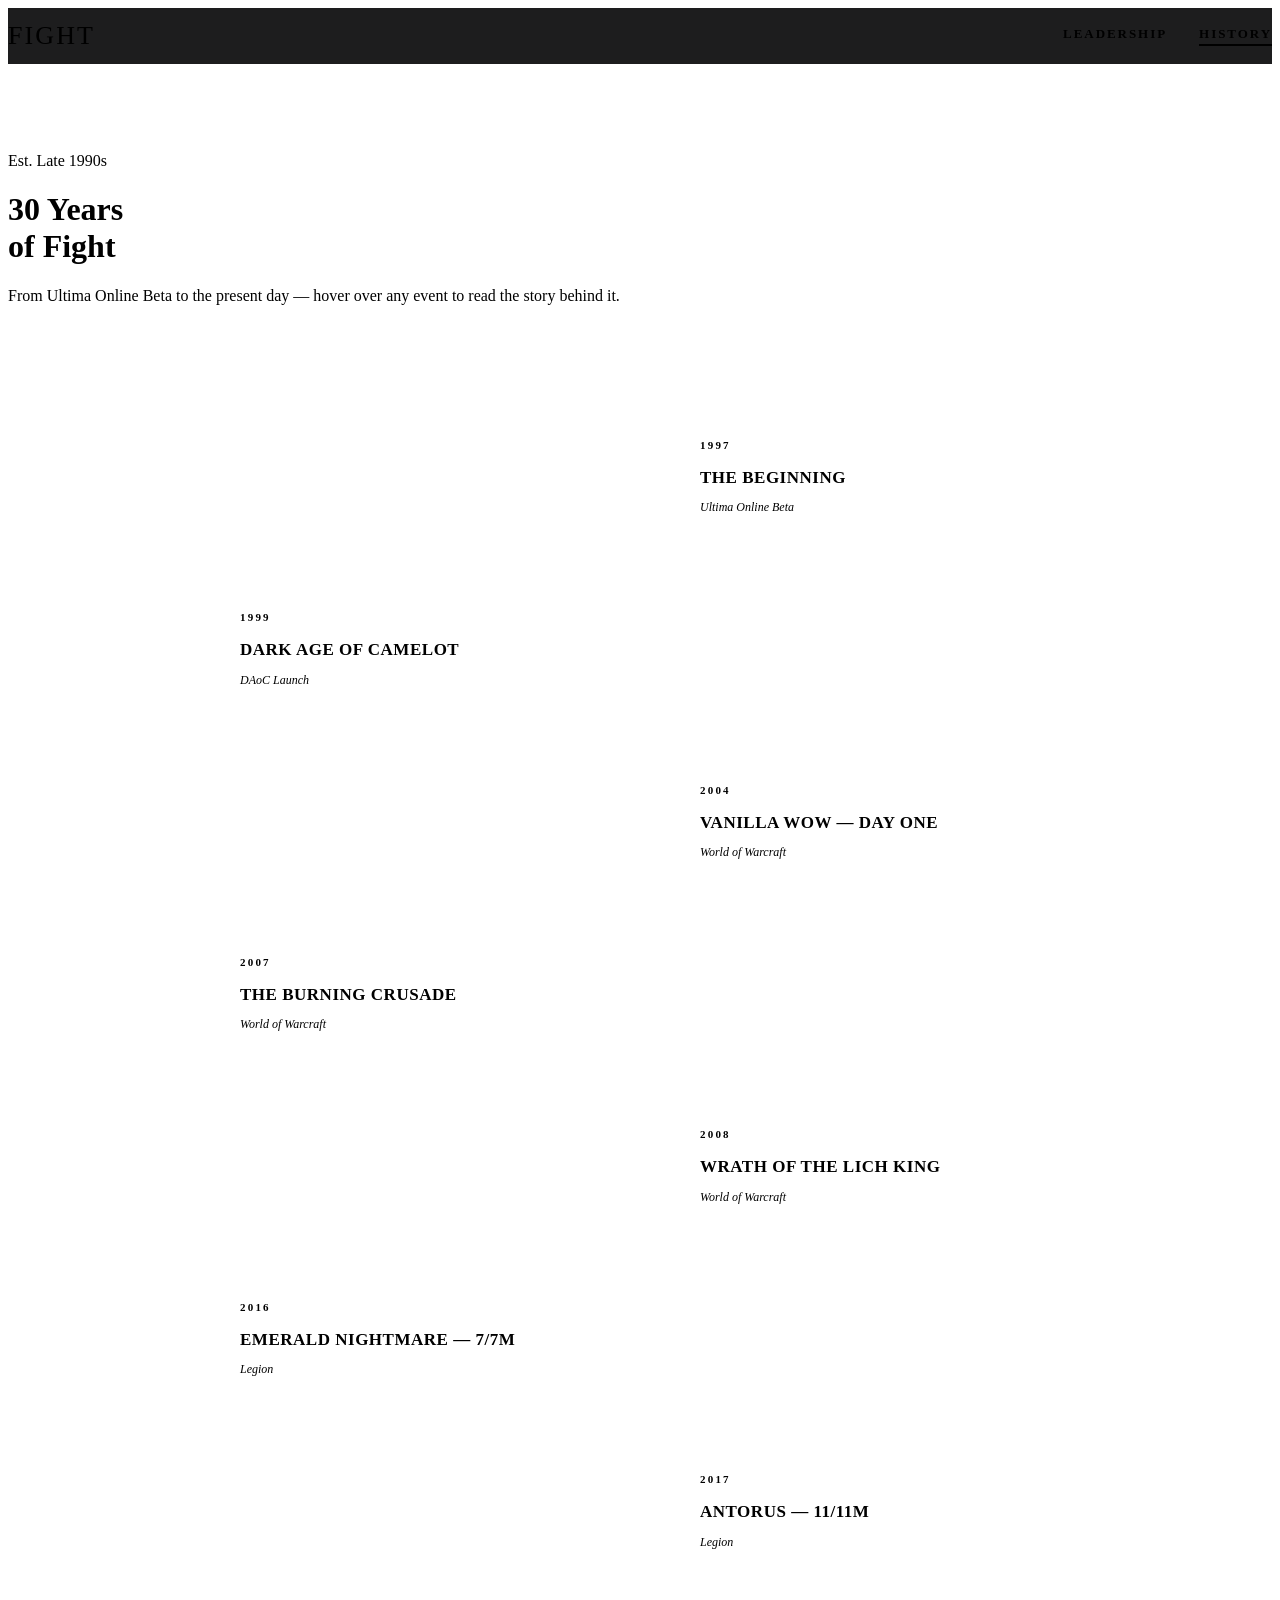
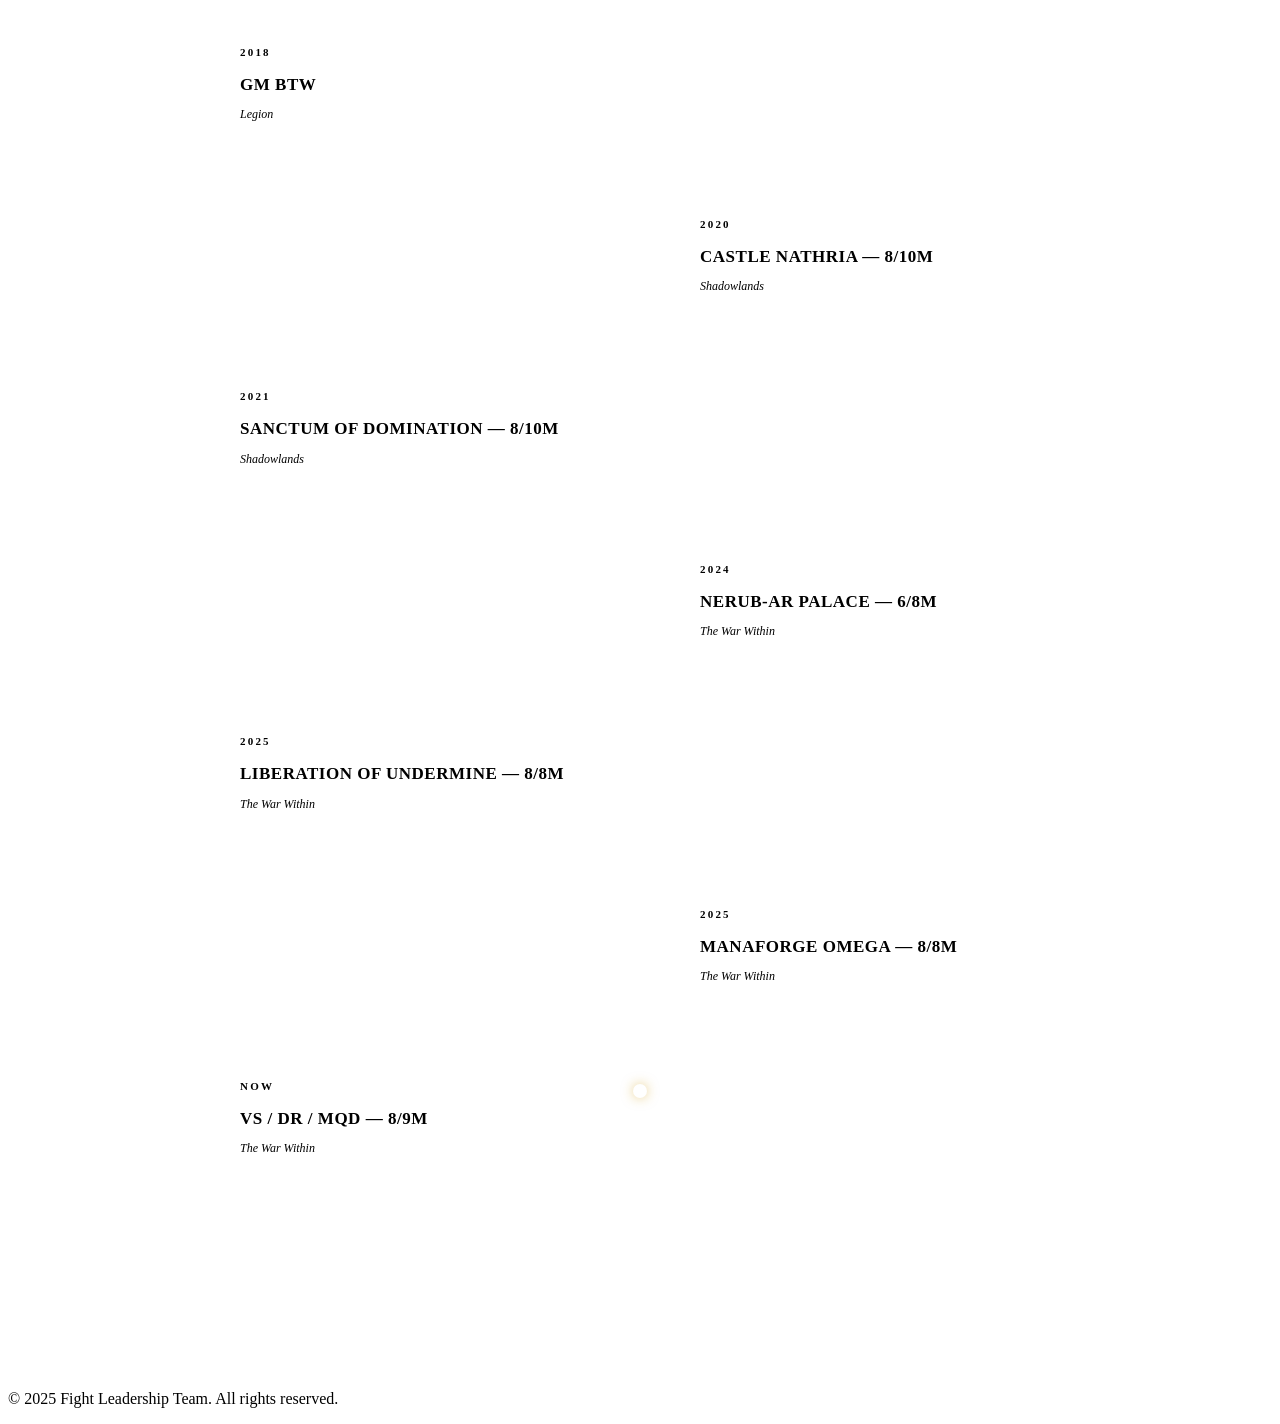
==== timeline.html @ 6e127034 "Update timeline.html" ====
<!DOCTYPE html>
<html lang="en">
<head>
  <meta charset="UTF-8" />
  <meta name="viewport" content="width=device-width, initial-scale=1.0" />
  <title>Fight Guild History</title>
  <link rel="preconnect" href="https://fonts.googleapis.com" />
  <link rel="preconnect" href="https://fonts.gstatic.com" crossorigin />
  <link href="https://fonts.googleapis.com/css2?family=Bebas+Neue&family=Inter:wght@400;500;600&family=Barlow+Condensed:wght@600;700&display=swap" rel="stylesheet" />
  <link rel="stylesheet" href="style.css" />
  <link rel="stylesheet" href="timeline.css" />
</head>
<body>

  <!-- ── NAV ── -->
  <nav class="site-nav">
    <div class="container nav-inner">
      <a href="index.html" class="nav-logo">FIGHT</a>
      <div class="nav-links">
        <a href="index.html" class="nav-link">Leadership</a>
        <a href="timeline.html" class="nav-link nav-link--active">History</a>
      </div>
    </div>
  </nav>

  <!-- ── HERO ── -->
  <header class="hero hero--timeline">
    <div class="hero-stripe"></div>
    <div class="container hero-inner">
      <p class="hero-eyebrow">Est. Late 1990s</p>
      <h1 class="hero-title">30 Years<br>of Fight</h1>
      <div class="hero-divider"></div>
      <p class="hero-blurb">
        From Ultima Online Beta to the present day — hover over any event to read the story behind it.
      </p>
    </div>
  </header>

  <!-- ── TIMELINE ── -->
  <section class="timeline-section">
    <div class="container">

      <div class="timeline">
        <div class="timeline-spine"></div>

        <!-- ✏️ EDIT: Each .timeline-event is one entry.
             - Change data-year to the year
             - Change .tl-title to the event name
             - Change .tl-game to the game/context
             - Change .tl-body to the full story (shows on hover)
             - Add or remove .timeline-event blocks as needed
             - Alternate sides automatically via CSS (odd = left, even = right) -->

        <div class="timeline-event" data-year="1997">
          <div class="tl-dot"></div>
          <div class="tl-card">
            <div class="tl-preview">
              <span class="tl-year">1997</span>
              <h3 class="tl-title">The Beginning</h3>
              <p class="tl-game">Ultima Online Beta</p>
            </div>
            <div class="tl-popup">
              <span class="tl-popup-year">1997</span>
              <h3 class="tl-popup-title">The Beginning</h3>
              <p class="tl-popup-game">Ultima Online Beta</p>
              <p class="tl-body">✏️ Add your story here. What happened? Who was there? What made this moment worth remembering after 30 years?</p>
            </div>
          </div>
        </div>

        <div class="timeline-event" data-year="1999">
          <div class="tl-dot"></div>
          <div class="tl-card">
            <div class="tl-preview">
              <span class="tl-year">1999</span>
              <h3 class="tl-title">Dark Age of Camelot</h3>
              <p class="tl-game">DAoC Launch</p>
            </div>
            <div class="tl-popup">
              <span class="tl-popup-year">1999</span>
              <h3 class="tl-popup-title">Dark Age of Camelot</h3>
              <p class="tl-popup-game">DAoC Launch</p>
              <p class="tl-body">✏️ Add your story here. The guild found a new home in DAoC — what do you remember most about this era?</p>
            </div>
          </div>
        </div>

        <div class="timeline-event" data-year="2004">
          <div class="tl-dot"></div>
          <div class="tl-card">
            <div class="tl-preview">
              <span class="tl-year">2004</span>
              <h3 class="tl-title">Vanilla WoW — Day One</h3>
              <p class="tl-game">World of Warcraft</p>
            </div>
            <div class="tl-popup">
              <span class="tl-popup-year">2004</span>
              <h3 class="tl-popup-title">Vanilla WoW — Day One</h3>
              <p class="tl-popup-game">World of Warcraft</p>
              <p class="tl-body">✏️ Add your story here. Fight planted its flag in Azeroth on launch day. Who logged in first? What server? What was the plan?</p>
            </div>
          </div>
        </div>

        <div class="timeline-event" data-year="2007">
          <div class="tl-dot"></div>
          <div class="tl-card">
            <div class="tl-preview">
              <span class="tl-year">2007</span>
              <h3 class="tl-title">The Burning Crusade</h3>
              <p class="tl-game">World of Warcraft</p>
            </div>
            <div class="tl-popup">
              <span class="tl-popup-year">2007</span>
              <h3 class="tl-popup-title">The Burning Crusade</h3>
              <p class="tl-popup-game">World of Warcraft</p>
              <p class="tl-body">✏️ Add your story here.</p>
            </div>
          </div>
        </div>

        <div class="timeline-event" data-year="2008">
          <div class="tl-dot"></div>
          <div class="tl-card">
            <div class="tl-preview">
              <span class="tl-year">2008</span>
              <h3 class="tl-title">Wrath of the Lich King</h3>
              <p class="tl-game">World of Warcraft</p>
            </div>
            <div class="tl-popup">
              <span class="tl-popup-year">2008</span>
              <h3 class="tl-popup-title">Wrath of the Lich King</h3>
              <p class="tl-popup-game">World of Warcraft</p>
              <p class="tl-body">✏️ Add your story here.</p>
            </div>
          </div>
        </div>

        <div class="timeline-event" data-year="2016">
          <div class="tl-dot"></div>
          <div class="tl-card">
            <div class="tl-preview">
              <span class="tl-year">2016</span>
              <h3 class="tl-title">Emerald Nightmare — 7/7M</h3>
              <p class="tl-game">Legion</p>
            </div>
            <div class="tl-popup">
              <span class="tl-popup-year">2016</span>
              <h3 class="tl-popup-title">Emerald Nightmare — 7/7M</h3>
              <p class="tl-popup-game">World of Warcraft: Legion</p>
              <p class="tl-body">✏️ Add your story here. Full clear of Emerald Nightmare on Mythic — what was the final boss moment like?</p>
            </div>
          </div>
        </div>

        <div class="timeline-event" data-year="2017">
          <div class="tl-dot"></div>
          <div class="tl-card">
            <div class="tl-preview">
              <span class="tl-year">2017</span>
              <h3 class="tl-title">Antorus — 11/11M</h3>
              <p class="tl-game">Legion</p>
            </div>
            <div class="tl-popup">
              <span class="tl-popup-year">2017</span>
              <h3 class="tl-popup-title">Antorus, The Burning Throne — 11/11M</h3>
              <p class="tl-popup-game">World of Warcraft: Legion</p>
              <p class="tl-body">✏️ Add your story here. A full Mythic clear of Antorus — one of the guild's biggest achievements.</p>
            </div>
          </div>
        </div>

        <div class="timeline-event" data-year="June 2018">
          <div class="tl-dot"></div>
          <div class="tl-card">
            <div class="tl-preview">
              <span class="tl-year">2018</span>
              <h3 class="tl-title">GM BTW</h3>
              <p class="tl-game">Legion</p>
            </div>
            <div class="tl-popup">
              <span class="tl-popup-year">2018</span>
              <h3 class="tl-popup-title">GM BTW</h3>
              <p class="tl-popup-game">World of Warcraft: Legion</p>
              <p class="tl-body">GM BTW</p>
<div class="tl-video">
  <iframe
    src="https://www.youtube.com/embed/Okk9pMBu1-k"
    title="Video title"
    frameborder="0"
    allowfullscreen>
  </iframe>
</div>
            </div>
          </div>
        </div>
        
        <div class="timeline-event" data-year="2020">
          <div class="tl-dot"></div>
          <div class="tl-card">
            <div class="tl-preview">
              <span class="tl-year">2020</span>
              <h3 class="tl-title">Castle Nathria — 8/10M</h3>
              <p class="tl-game">Shadowlands</p>
            </div>
            <div class="tl-popup">
              <span class="tl-popup-year">2020</span>
              <h3 class="tl-popup-title">Castle Nathria — 8/10M</h3>
              <p class="tl-popup-game">World of Warcraft: Shadowlands</p>
              <p class="tl-body">✏️ Add your story here.</p>
            </div>
          </div>
        </div>

        <div class="timeline-event" data-year="2021">
          <div class="tl-dot"></div>
          <div class="tl-card">
            <div class="tl-preview">
              <span class="tl-year">2021</span>
              <h3 class="tl-title">Sanctum of Domination — 8/10M</h3>
              <p class="tl-game">Shadowlands</p>
            </div>
            <div class="tl-popup">
              <span class="tl-popup-year">2021</span>
              <h3 class="tl-popup-title">Sanctum of Domination — 8/10M</h3>
              <p class="tl-popup-game">World of Warcraft: Shadowlands</p>
              <p class="tl-body">✏️ Add your story here.</p>
            </div>
          </div>
        </div>

        <div class="timeline-event" data-year="2024">
          <div class="tl-dot"></div>
          <div class="tl-card">
            <div class="tl-preview">
              <span class="tl-year">2024</span>
              <h3 class="tl-title">Nerub-ar Palace — 6/8M</h3>
              <p class="tl-game">The War Within</p>
            </div>
            <div class="tl-popup">
              <span class="tl-popup-year">2024</span>
              <h3 class="tl-popup-title">Nerub-ar Palace — 6/8M</h3>
              <p class="tl-popup-game">World of Warcraft: The War Within</p>
              <p class="tl-body">✏️ Add your story here.</p>
            </div>
          </div>
        </div>

        <div class="timeline-event" data-year="2025">
          <div class="tl-dot"></div>
          <div class="tl-card">
            <div class="tl-preview">
              <span class="tl-year">2025</span>
              <h3 class="tl-title">Liberation of Undermine — 8/8M</h3>
              <p class="tl-game">The War Within</p>
            </div>
            <div class="tl-popup">
              <span class="tl-popup-year">2025</span>
              <h3 class="tl-popup-title">Liberation of Undermine — 8/8M</h3>
              <p class="tl-popup-game">World of Warcraft: The War Within</p>
              <p class="tl-body">✏️ Add your story here. Full Mythic clear — what was the kill shot moment?</p>
            </div>
          </div>
        </div>

        <div class="timeline-event" data-year="2025">
          <div class="tl-dot"></div>
          <div class="tl-card">
            <div class="tl-preview">
              <span class="tl-year">2025</span>
              <h3 class="tl-title">Manaforge Omega — 8/8M</h3>
              <p class="tl-game">The War Within</p>
            </div>
            <div class="tl-popup">
              <span class="tl-popup-year">2025</span>
              <h3 class="tl-popup-title">Manaforge Omega — 8/8M</h3>
              <p class="tl-popup-game">World of Warcraft: The War Within</p>
              <p class="tl-body">✏️ Add your story here.</p>
            </div>
          </div>
        </div>

        <div class="timeline-event" data-year="2026">
          <div class="tl-dot tl-dot--current"></div>
          <div class="tl-card tl-card--current">
            <div class="tl-preview">
              <span class="tl-year">NOW</span>
              <h3 class="tl-title">VS / DR / MQD — 8/9M</h3>
              <p class="tl-game">The War Within</p>
            </div>
            <div class="tl-popup">
              <span class="tl-popup-year">Present</span>
              <h3 class="tl-popup-title">VS / DR / MQD — 8/9M</h3>
              <p class="tl-popup-game">World of Warcraft: The War Within</p>
              <p class="tl-body">✏️ The story is still being written. Add your notes here as progress continues.</p>
            </div>
          </div>
        </div>

      </div>
    </div>
  </section>

  <!-- ── FOOTER ── -->
  <footer class="site-footer">
    <div class="container">
      <p class="footer-text">© 2025 Fight Leadership Team. All rights reserved.</p>
    </div>
  </footer>

  <script src="script.js"></script>
</body>
</html>
---- timeline.css ----
/* ─────────────────────────────────────────
   NAVIGATION (shared across both pages)
───────────────────────────────────────── */
.site-nav {
  position: sticky;
  top: 0;
  z-index: 100;
  background: rgba(10, 10, 11, 0.92);
  backdrop-filter: blur(12px);
  border-bottom: 1px solid var(--border);
}

.nav-inner {
  display: flex;
  align-items: center;
  justify-content: space-between;
  height: 56px;
}

.nav-logo {
  font-family: var(--font-display);
  font-size: 26px;
  letter-spacing: 0.08em;
  color: var(--gold);
  text-decoration: none;
}

.nav-links {
  display: flex;
  gap: 32px;
}

.nav-link {
  font-family: var(--font-heading);
  font-size: 13px;
  font-weight: 600;
  letter-spacing: 0.15em;
  text-transform: uppercase;
  color: var(--text-secondary);
  text-decoration: none;
  padding-bottom: 2px;
  border-bottom: 2px solid transparent;
  transition: color 0.2s, border-color 0.2s;
}

.nav-link:hover {
  color: var(--text-primary);
}

.nav-link--active {
  color: var(--text-primary);
  border-bottom-color: var(--gold);
}

/* ─────────────────────────────────────────
   TIMELINE HERO VARIANT
───────────────────────────────────────── */
.hero--timeline {
  padding-top: 72px;
}

/* ─────────────────────────────────────────
   TIMELINE SECTION
───────────────────────────────────────── */
.timeline-section {
  padding: 80px 0 120px;
  background: var(--black);
}

/* ─────────────────────────────────────────
   TIMELINE SPINE + LAYOUT
───────────────────────────────────────── */
.timeline {
  position: relative;
  padding: 20px 0;
}

.timeline-spine {
  position: absolute;
  left: 50%;
  top: 0;
  bottom: 0;
  width: 2px;
  transform: translateX(-50%);
  background: linear-gradient(
    to bottom,
    transparent,
    var(--blue) 8%,
    var(--border) 15%,
    var(--border) 85%,
    var(--gold) 92%,
    transparent
  );
}

/* ─────────────────────────────────────────
   TIMELINE EVENT
───────────────────────────────────────── */
.timeline-event {
  position: relative;
  display: flex;
  justify-content: flex-end;
  padding-right: calc(50% + 40px);
  margin-bottom: 48px;
}

/* Even events go on the right side */
.timeline-event:nth-child(even) {
  justify-content: flex-start;
  padding-right: 0;
  padding-left: calc(50% + 40px);
}

/* ─────────────────────────────────────────
   DOT
───────────────────────────────────────── */
.tl-dot {
  position: absolute;
  left: 50%;
  top: 22px;
  transform: translateX(-50%);
  width: 14px;
  height: 14px;
  border-radius: 50%;
  background: var(--dark-card);
  border: 2px solid var(--border);
  z-index: 2;
  transition: border-color 0.2s, background 0.2s;
}

.tl-dot--current {
  background: var(--gold);
  border-color: var(--gold);
  box-shadow: 0 0 12px rgba(212, 160, 23, 0.5);
}

.timeline-event:hover .tl-dot {
  border-color: var(--gold);
  background: var(--gold);
}

/* ─────────────────────────────────────────
   CARD (preview state)
───────────────────────────────────────── */
.tl-card {
  position: relative;
  width: 100%;
  max-width: 380px;
  background: var(--dark-card);
  border: 1px solid var(--border);
  border-radius: var(--radius);
  cursor: pointer;
  transition: border-color 0.2s;
  overflow: visible;
}

.tl-card--current {
  border-color: rgba(212, 160, 23, 0.4);
}

.tl-card:hover {
  border-color: var(--gold);
}

.tl-preview {
  padding: 18px 20px;
}

.tl-year {
  font-family: var(--font-heading);
  font-size: 11px;
  font-weight: 700;
  letter-spacing: 0.2em;
  text-transform: uppercase;
  color: var(--gold);
  display: block;
  margin-bottom: 6px;
}

.tl-title {
  font-family: var(--font-heading);
  font-size: 17px;
  font-weight: 700;
  letter-spacing: 0.03em;
  text-transform: uppercase;
  color: var(--text-primary);
  margin-bottom: 4px;
  line-height: 1.2;
}

.tl-game {
  font-size: 12px;
  color: var(--text-muted);
  font-style: italic;
}

/* ─────────────────────────────────────────
   POPUP (hover state)
   Left-side cards: popup opens to the RIGHT
   Right-side cards: popup opens to the LEFT
───────────────────────────────────────── */
.tl-popup {
  position: absolute;
  top: 0;
  left: calc(100% + 16px);   /* default: left-side card → popup goes right */
  width: 300px;
  background: var(--dark);
  border: 1px solid var(--gold);
  border-radius: var(--radius);
  padding: 20px 22px;
  opacity: 0;
  pointer-events: none;
  transform: translateX(-8px);
  transition: opacity 0.2s ease, transform 0.2s ease;
  z-index: 50;
  box-shadow: 0 8px 32px rgba(0, 0, 0, 0.6);
}

/* Right-side cards: popup opens to the LEFT */
.timeline-event:nth-child(even) .tl-popup {
  left: auto;
  right: calc(100% + 16px);
  transform: translateX(8px);
}

.tl-card:hover .tl-popup {
  opacity: 1;
  pointer-events: auto;
  transform: translateX(0);
}

.tl-popup-year {
  font-family: var(--font-heading);
  font-size: 11px;
  font-weight: 700;
  letter-spacing: 0.2em;
  text-transform: uppercase;
  color: var(--gold);
  display: block;
  margin-bottom: 6px;
}

.tl-popup-title {
  font-family: var(--font-heading);
  font-size: 16px;
  font-weight: 700;
  letter-spacing: 0.03em;
  text-transform: uppercase;
  color: var(--text-primary);
  margin-bottom: 4px;
  line-height: 1.2;
}

.tl-popup-game {
  font-size: 12px;
  color: var(--blue-light);
  font-style: italic;
  margin-bottom: 12px;
}

.tl-body {
  font-size: 14px;
  color: var(--text-secondary);
  line-height: 1.7;
}

/* ─────────────────────────────────────────
   RESPONSIVE — collapse to single column
───────────────────────────────────────── */
@media (max-width: 760px) {
  .timeline-spine {
    left: 20px;
  }

  .timeline-event,
  .timeline-event:nth-child(even) {
    justify-content: flex-start;
    padding-left: 52px;
    padding-right: 0;
  }

  .tl-dot {
    left: 20px;
  }

  .tl-card {
    max-width: 100%;
  }

  /* On mobile, popup opens below the card instead */
  .tl-popup,
  .timeline-event:nth-child(even) .tl-popup {
    position: static;
    width: 100%;
    opacity: 1;
    pointer-events: auto;
    transform: none;
    display: none;
    margin-top: 8px;
    box-shadow: none;
  }

  .tl-card:hover .tl-popup {
    display: block;
  }
}
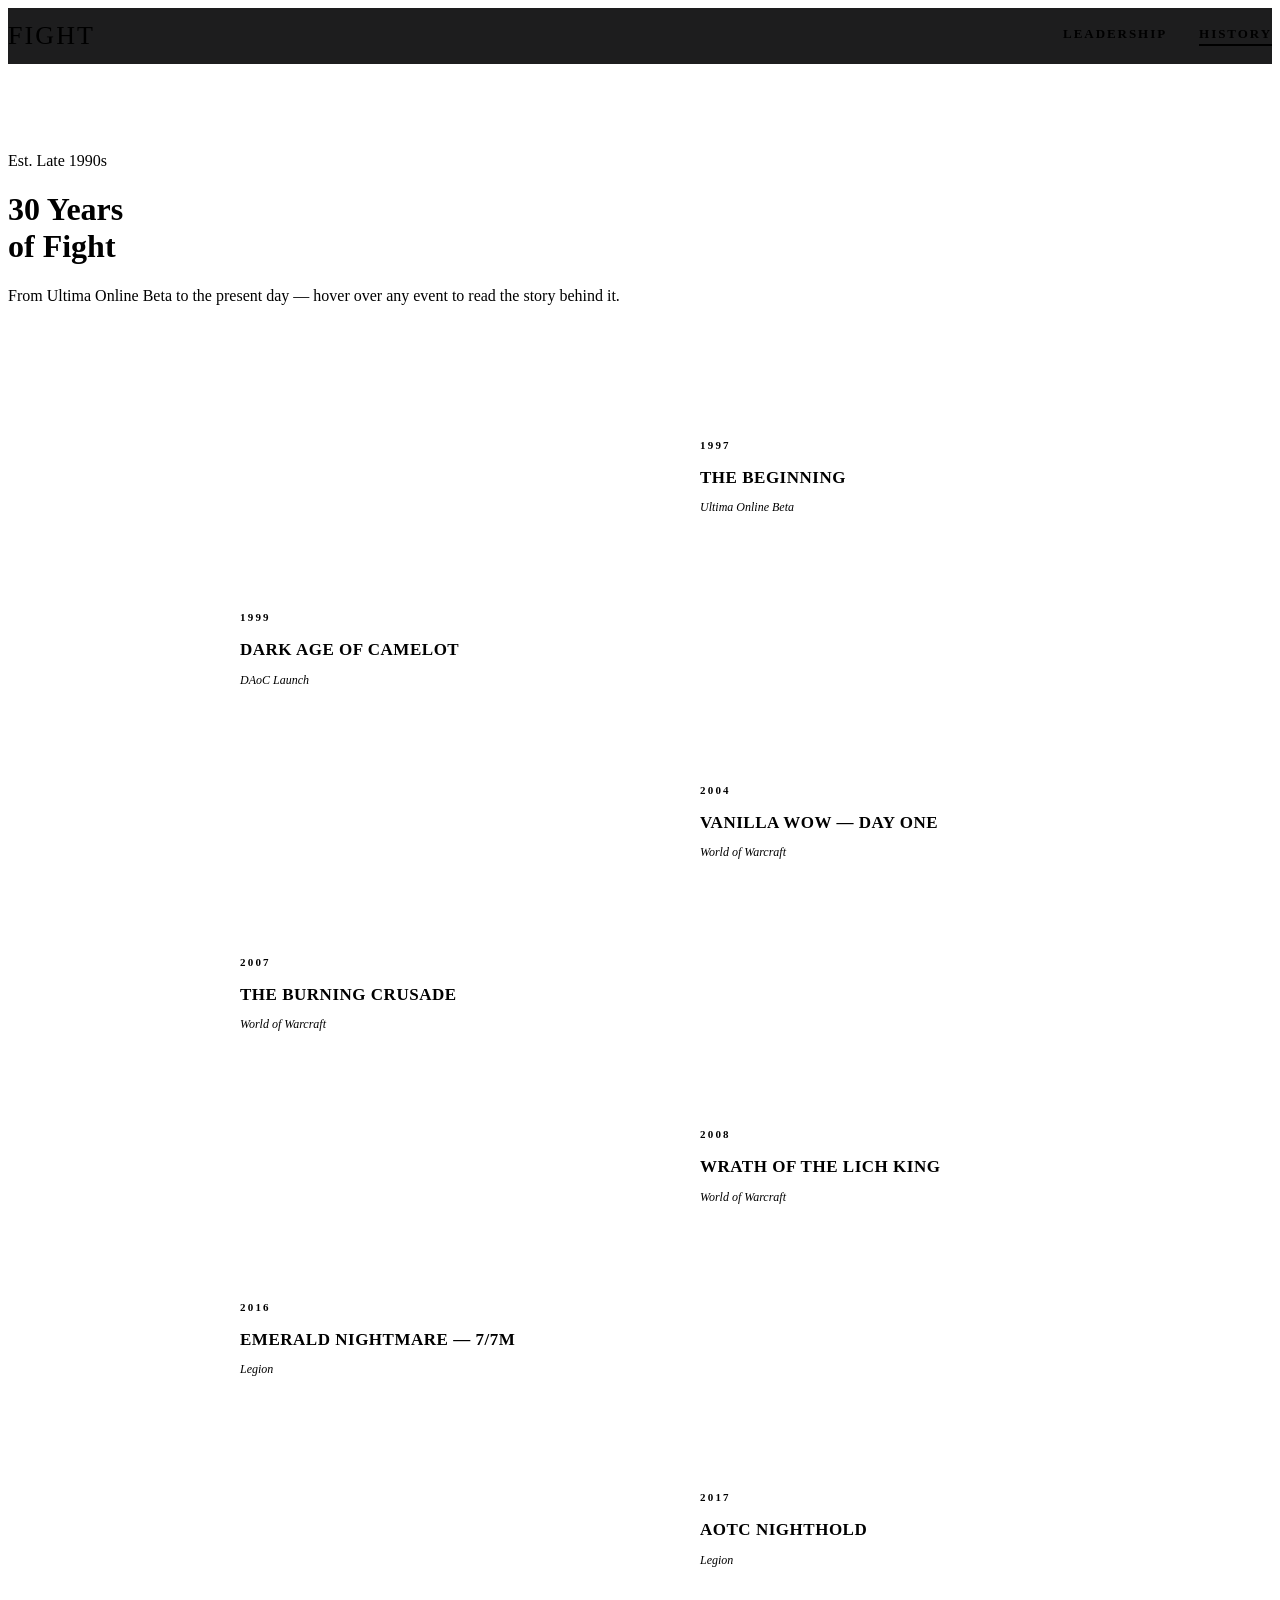
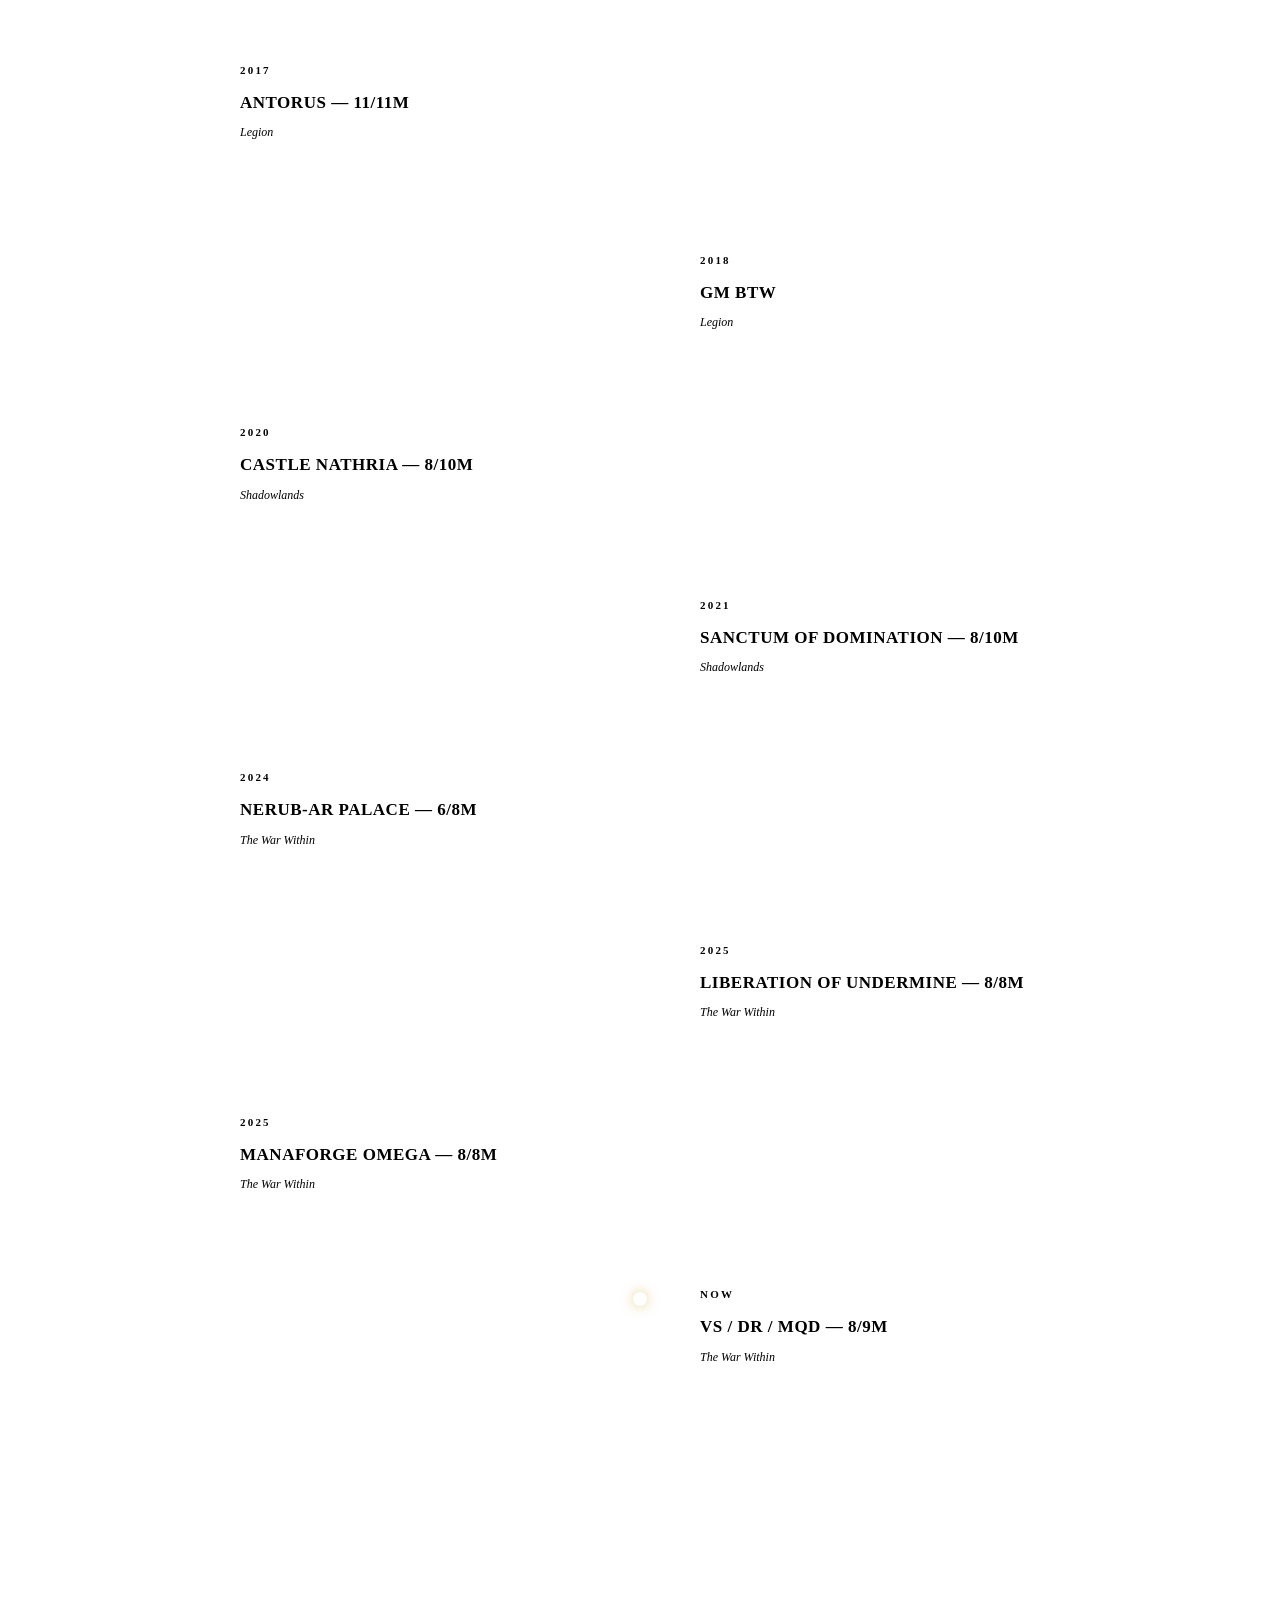
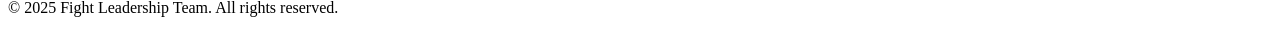
==== commit 3c683c93: "Update timeline.html" ====
--- a/timeline.html
+++ b/timeline.html
@@ -39,17 +39,8 @@
   <!-- ── TIMELINE ── -->
   <section class="timeline-section">
     <div class="container">
-
       <div class="timeline">
         <div class="timeline-spine"></div>
-
-        <!-- ✏️ EDIT: Each .timeline-event is one entry.
-             - Change data-year to the year
-             - Change .tl-title to the event name
-             - Change .tl-game to the game/context
-             - Change .tl-body to the full story (shows on hover)
-             - Add or remove .timeline-event blocks as needed
-             - Alternate sides automatically via CSS (odd = left, even = right) -->
 
         <div class="timeline-event" data-year="1997">
           <div class="tl-dot"></div>
@@ -63,7 +54,7 @@
               <span class="tl-popup-year">1997</span>
               <h3 class="tl-popup-title">The Beginning</h3>
               <p class="tl-popup-game">Ultima Online Beta</p>
-              <p class="tl-body">✏️ Add your story here. What happened? Who was there? What made this moment worth remembering after 30 years?</p>
+              <p class="tl-body">The Fuck Heads were Born</p>
             </div>
           </div>
         </div>
@@ -80,7 +71,7 @@
               <span class="tl-popup-year">1999</span>
               <h3 class="tl-popup-title">Dark Age of Camelot</h3>
               <p class="tl-popup-game">DAoC Launch</p>
-              <p class="tl-body">✏️ Add your story here. The guild found a new home in DAoC — what do you remember most about this era?</p>
+              <p class="tl-body">The guild found a new home in DAoC</p>
             </div>
           </div>
         </div>
@@ -97,7 +88,7 @@
               <span class="tl-popup-year">2004</span>
               <h3 class="tl-popup-title">Vanilla WoW — Day One</h3>
               <p class="tl-popup-game">World of Warcraft</p>
-              <p class="tl-body">✏️ Add your story here. Fight planted its flag in Azeroth on launch day. Who logged in first? What server? What was the plan?</p>
+              <p class="tl-body">Fight planted its flag in Azeroth on launch day.</p>
             </div>
           </div>
         </div>
@@ -114,7 +105,7 @@
               <span class="tl-popup-year">2007</span>
               <h3 class="tl-popup-title">The Burning Crusade</h3>
               <p class="tl-popup-game">World of Warcraft</p>
-              <p class="tl-body">✏️ Add your story here.</p>
+              <p class="tl-body">Wang got grounded a lot</p>
             </div>
           </div>
         </div>
@@ -131,7 +122,7 @@
               <span class="tl-popup-year">2008</span>
               <h3 class="tl-popup-title">Wrath of the Lich King</h3>
               <p class="tl-popup-game">World of Warcraft</p>
-              <p class="tl-body">✏️ Add your story here.</p>
+              <p class="tl-body">Vil's still using the gold he made from back then</p>
             </div>
           </div>
         </div>
@@ -148,11 +139,29 @@
               <span class="tl-popup-year">2016</span>
               <h3 class="tl-popup-title">Emerald Nightmare — 7/7M</h3>
               <p class="tl-popup-game">World of Warcraft: Legion</p>
-              <p class="tl-body">✏️ Add your story here. Full clear of Emerald Nightmare on Mythic — what was the final boss moment like?</p>
-            </div>
-          </div>
-        </div>
-
+              <p class="tl-body">The guild almost didn't make it, until we did.</p>
+            </div>
+          </div>
+        </div>
+
+<div class="timeline-event" data-year="Feb 2017" data-thumb="https://i.imgur.com/Mil0u6y.png">
+  <div class="tl-dot"></div>
+  <div class="tl-card">
+    <div class="tl-preview">
+      <span class="tl-year">2017</span>
+      <h3 class="tl-title">AOTC Nighthold</h3>
+      <p class="tl-game">Legion</p>
+    </div>
+    <div class="tl-popup">
+      <span class="tl-popup-year">Feb 2017</span>
+      <h3 class="tl-popup-title">AOTC Nighthold</h3>
+      <p class="tl-popup-game">World of Warcraft: Legion</p>
+      <p class="tl-body">We killed the boss.</p>
+      <img src="https://i.imgur.com/Mil0u6y.png" alt="AOTC Nighthold" style="width:100%; border-radius:3px; margin-top:10px;" />
+    </div>
+  </div>
+</div>
+        
         <div class="timeline-event" data-year="2017">
           <div class="tl-dot"></div>
           <div class="tl-card">
@@ -165,12 +174,12 @@
               <span class="tl-popup-year">2017</span>
               <h3 class="tl-popup-title">Antorus, The Burning Throne — 11/11M</h3>
               <p class="tl-popup-game">World of Warcraft: Legion</p>
-              <p class="tl-body">✏️ Add your story here. A full Mythic clear of Antorus — one of the guild's biggest achievements.</p>
-            </div>
-          </div>
-        </div>
-
-        <div class="timeline-event" data-year="June 2018">
+              <p class="tl-body">A full Mythic clear of Antorus — one of the guild's biggest achievements.</p>
+            </div>
+          </div>
+        </div>
+
+        <div class="timeline-event" data-year="2018" data-thumb="https://img.youtube.com/vi/Okk9pMBu1-k/hqdefault.jpg">
           <div class="tl-dot"></div>
           <div class="tl-card">
             <div class="tl-preview">
@@ -183,18 +192,18 @@
               <h3 class="tl-popup-title">GM BTW</h3>
               <p class="tl-popup-game">World of Warcraft: Legion</p>
               <p class="tl-body">GM BTW</p>
-<div class="tl-video">
-  <iframe
-    src="https://www.youtube.com/embed/Okk9pMBu1-k"
-    title="Video title"
-    frameborder="0"
-    allowfullscreen>
-  </iframe>
-</div>
-            </div>
-          </div>
-        </div>
-        
+              <div class="tl-video">
+                <iframe
+                  src="https://www.youtube.com/embed/Okk9pMBu1-k"
+                  title="GM BTW"
+                  frameborder="0"
+                  allowfullscreen>
+                </iframe>
+              </div>
+            </div>
+          </div>
+        </div>
+
         <div class="timeline-event" data-year="2020">
           <div class="tl-dot"></div>
           <div class="tl-card">
@@ -258,7 +267,7 @@
               <span class="tl-popup-year">2025</span>
               <h3 class="tl-popup-title">Liberation of Undermine — 8/8M</h3>
               <p class="tl-popup-game">World of Warcraft: The War Within</p>
-              <p class="tl-body">✏️ Add your story here. Full Mythic clear — what was the kill shot moment?</p>
+              <p class="tl-body">Full Mythic clear — what was the kill shot moment?</p>
             </div>
           </div>
         </div>
@@ -275,7 +284,7 @@
               <span class="tl-popup-year">2025</span>
               <h3 class="tl-popup-title">Manaforge Omega — 8/8M</h3>
               <p class="tl-popup-game">World of Warcraft: The War Within</p>
-              <p class="tl-body">✏️ Add your story here.</p>
+              <p class="tl-body">Sean Paul</p>
             </div>
           </div>
         </div>
@@ -292,7 +301,7 @@
               <span class="tl-popup-year">Present</span>
               <h3 class="tl-popup-title">VS / DR / MQD — 8/9M</h3>
               <p class="tl-popup-game">World of Warcraft: The War Within</p>
-              <p class="tl-body">✏️ The story is still being written. Add your notes here as progress continues.</p>
+              <p class="tl-body">The story is still being written.</p>
             </div>
           </div>
         </div>
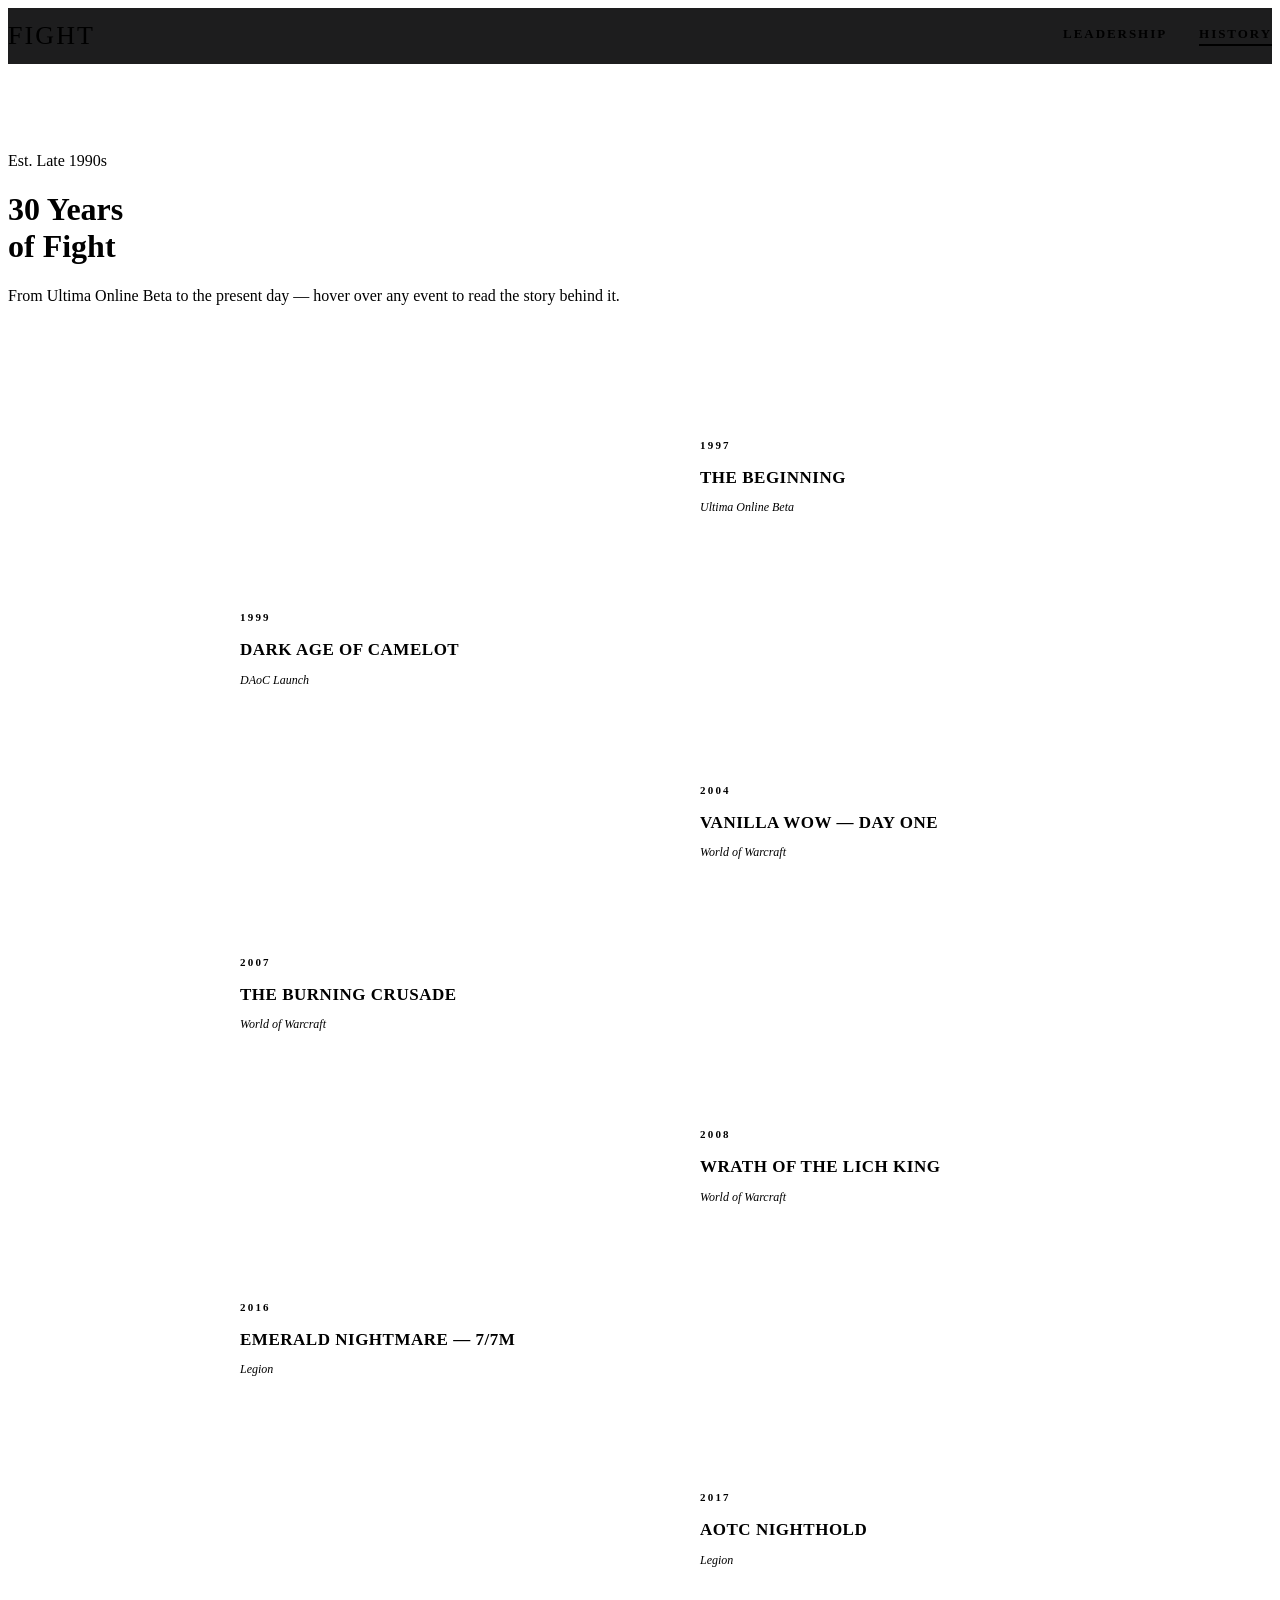
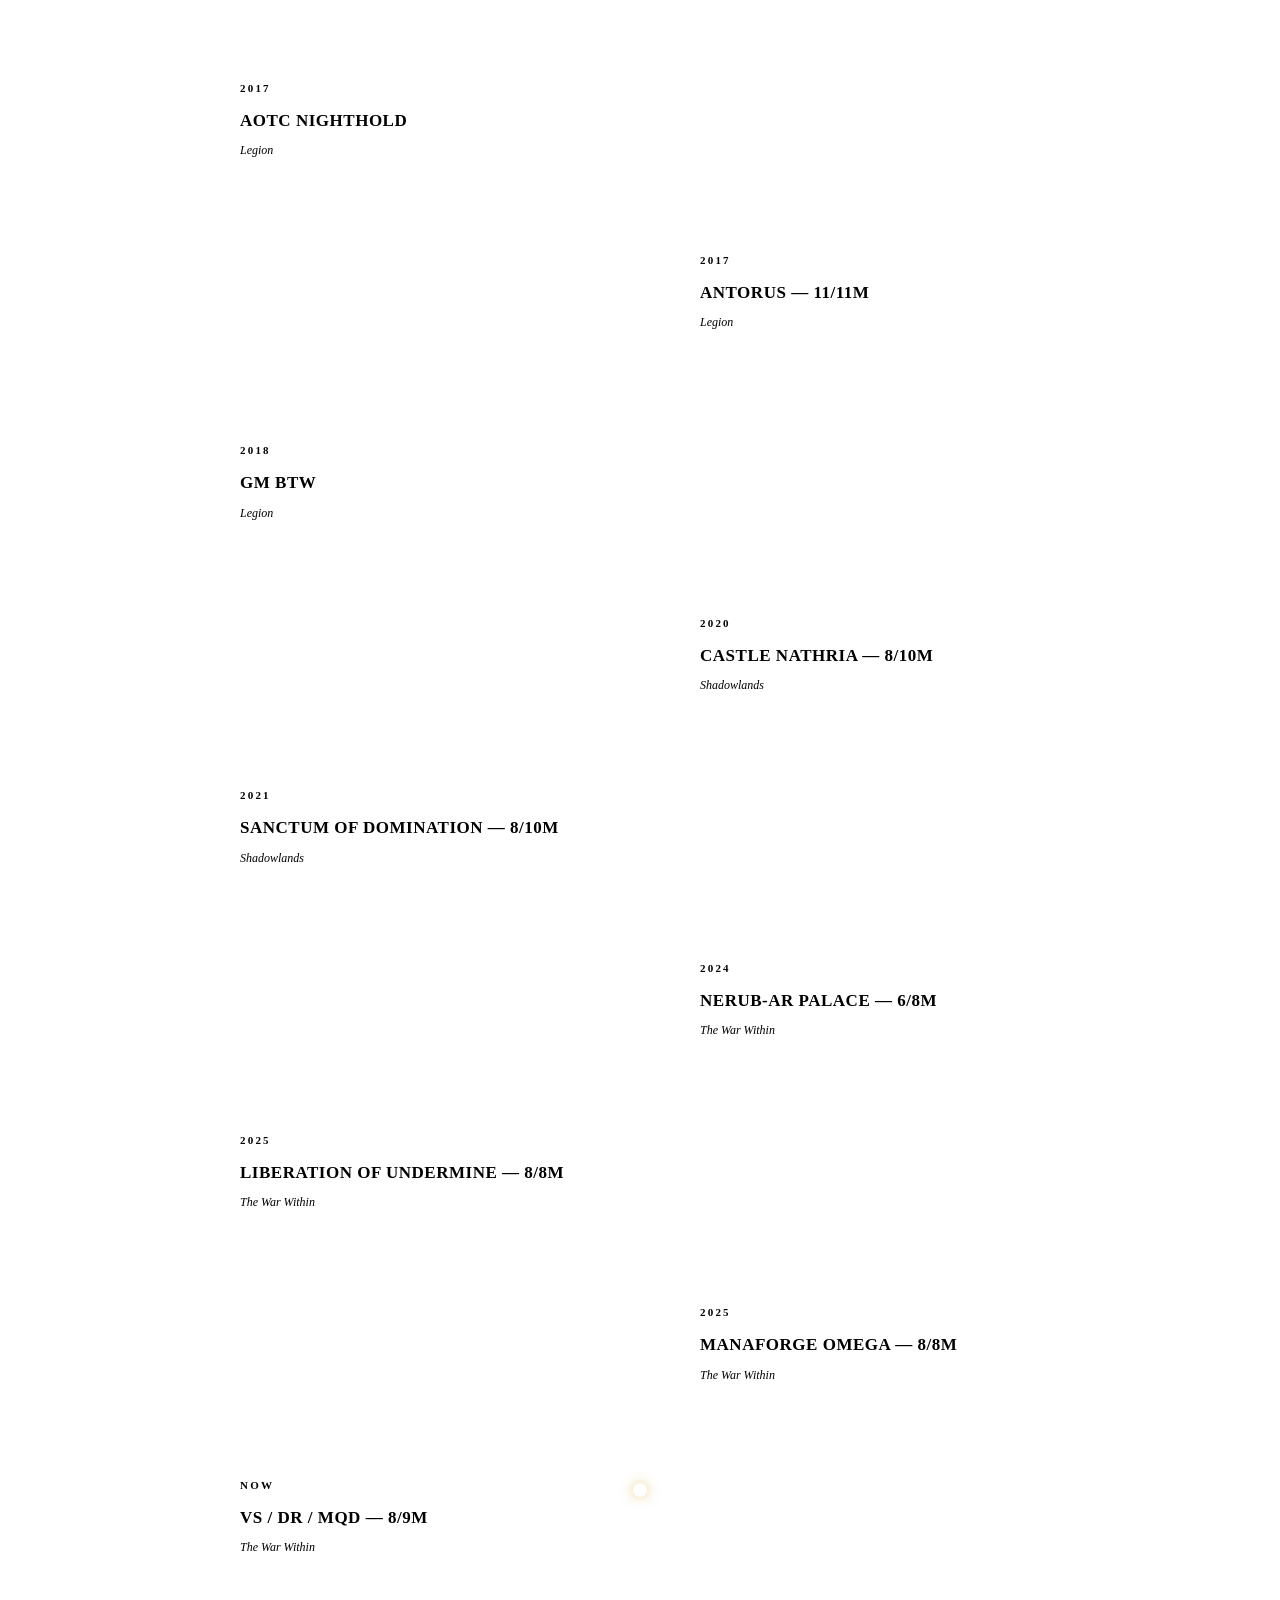
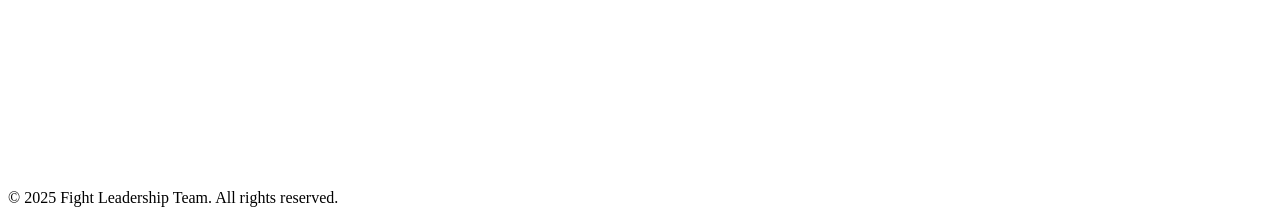
==== commit 29b55781: "Add AOTC Nighthold event to timeline Added new timeline event for AOTC Nighthold in February 2017." ====
--- a/timeline.html
+++ b/timeline.html
@@ -154,6 +154,24 @@
     </div>
     <div class="tl-popup">
       <span class="tl-popup-year">Feb 2017</span>
+      <h3 class="tl-popup-title">Mythic Nighthold!</h3>
+      <p class="tl-popup-game">World of Warcraft: Legion</p>
+      <p class="tl-body">We killed more bosses!</p>
+      <img src="https://i.imgur.com/nogyIti.png" alt="AOTC Nighthold" style="width:100%; border-radius:3px; margin-top:10px;" />
+    </div>
+  </div>
+</div>
+
+        <div class="timeline-event" data-year="Feb 2017" data-thumb="https://i.imgur.com/Mil0u6y.png">
+  <div class="tl-dot"></div>
+  <div class="tl-card">
+    <div class="tl-preview">
+      <span class="tl-year">2017</span>
+      <h3 class="tl-title">AOTC Nighthold</h3>
+      <p class="tl-game">Legion</p>
+    </div>
+    <div class="tl-popup">
+      <span class="tl-popup-year">Feb 2017</span>
       <h3 class="tl-popup-title">AOTC Nighthold</h3>
       <p class="tl-popup-game">World of Warcraft: Legion</p>
       <p class="tl-body">We killed the boss.</p>
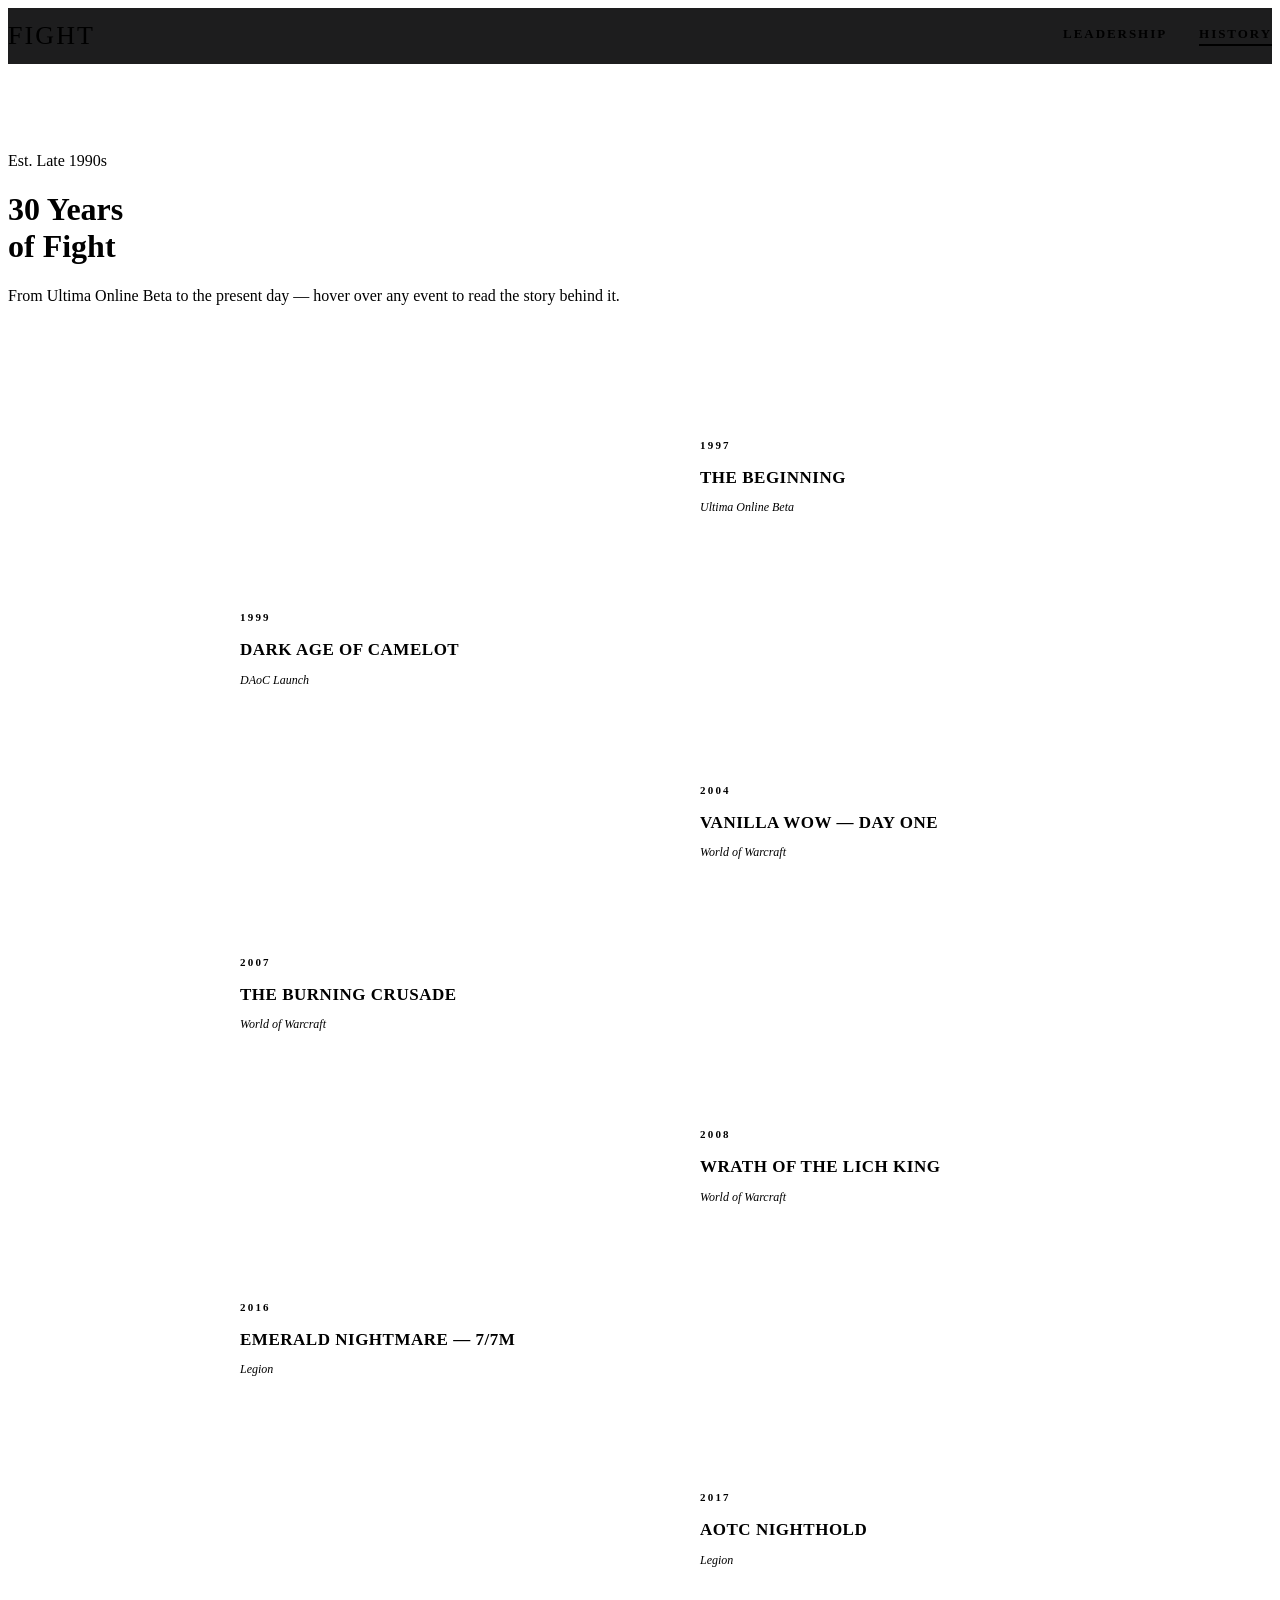
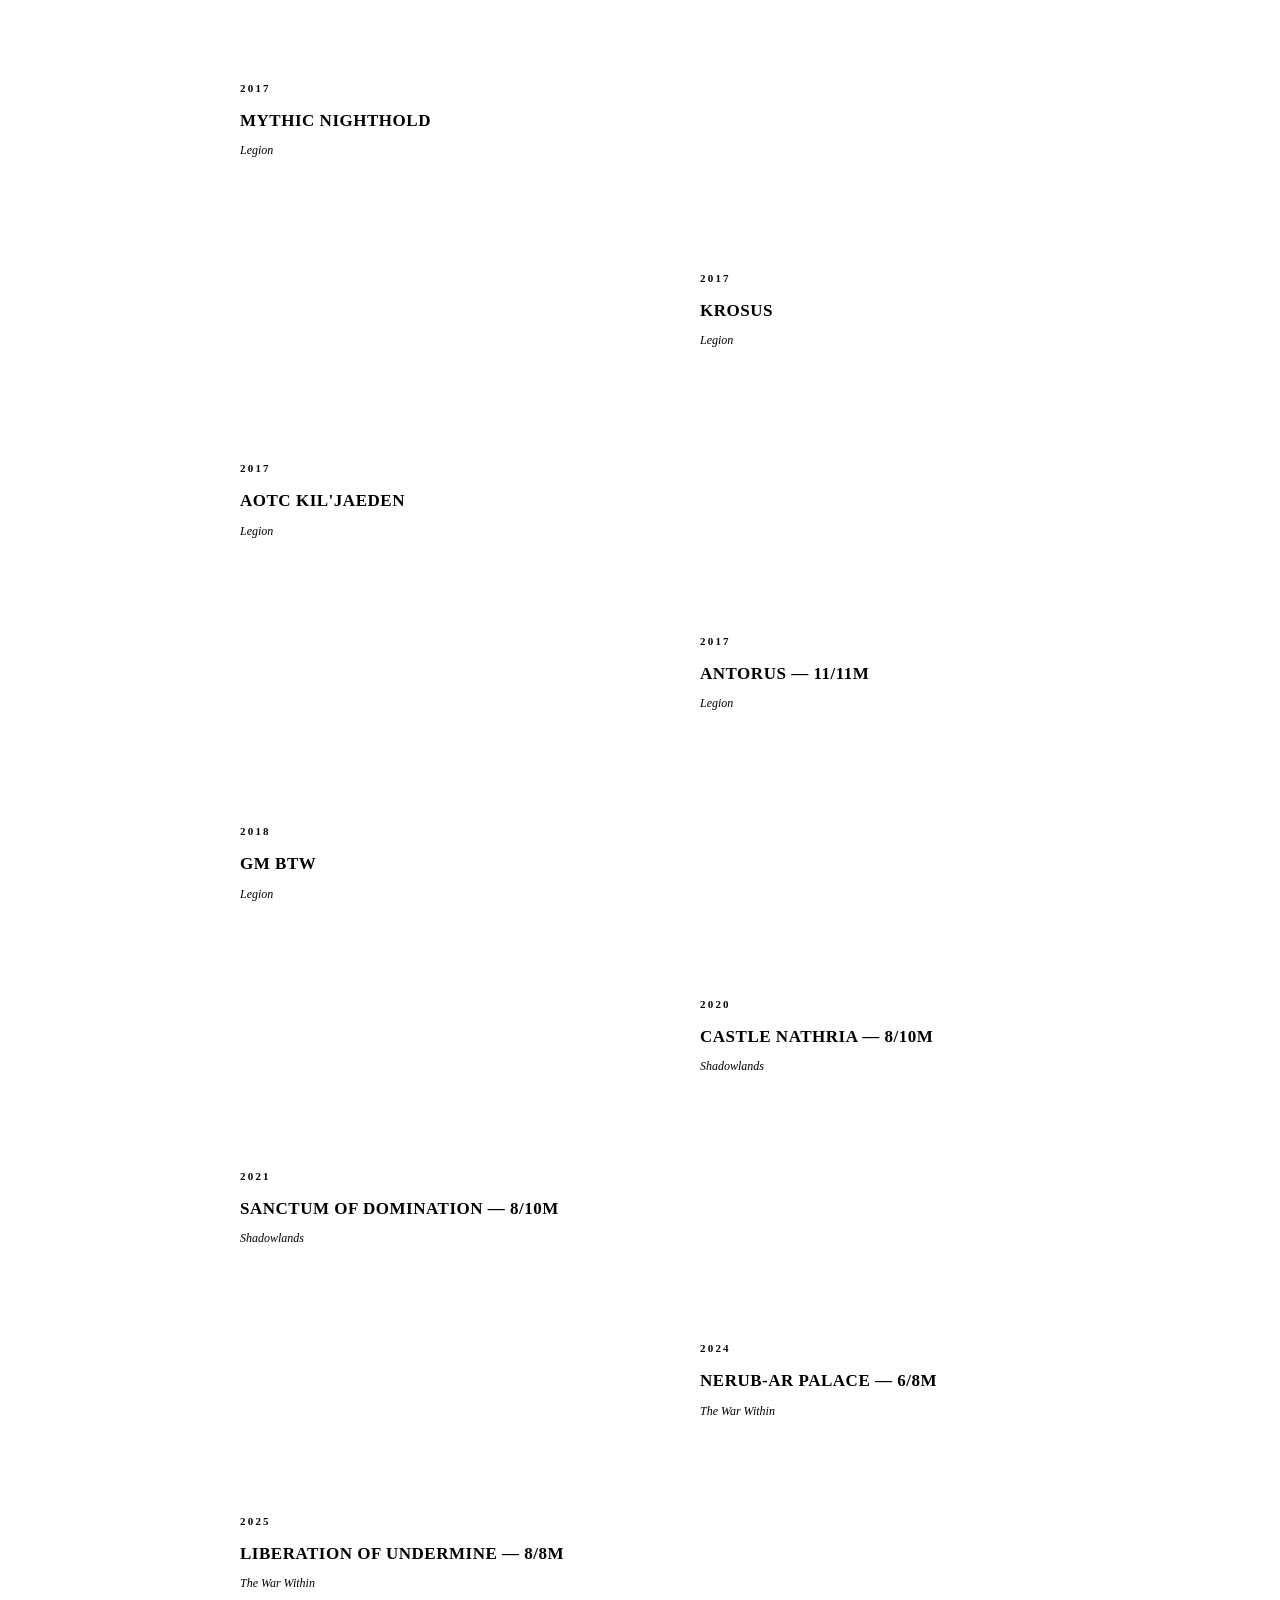
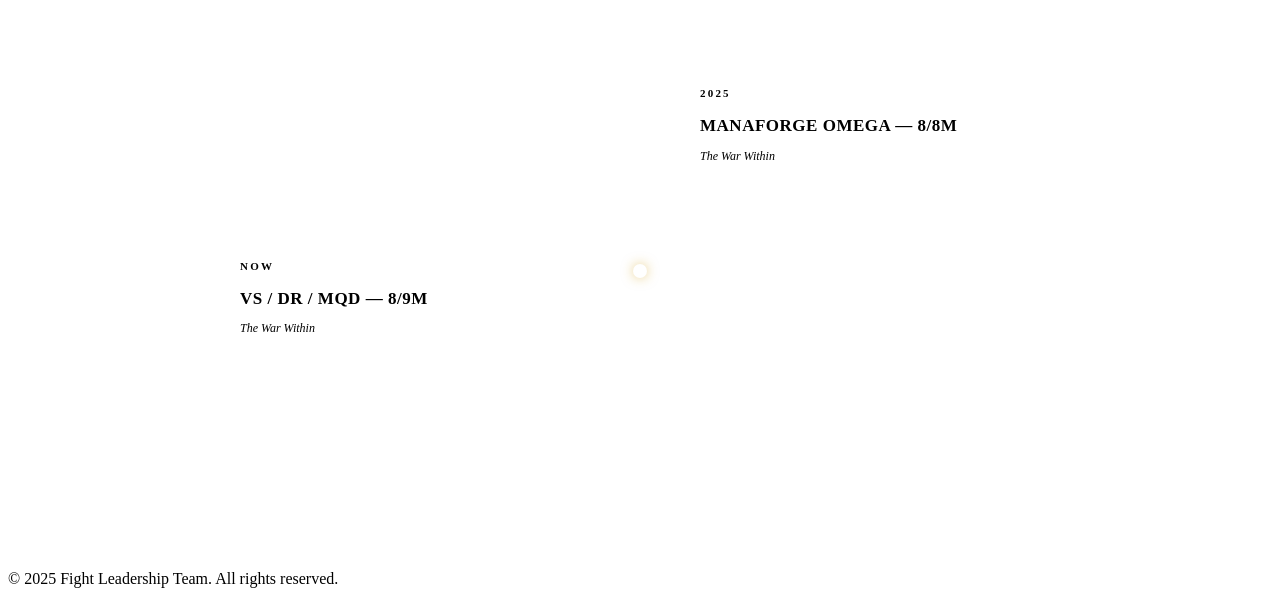
==== commit eccc6cc9: "Update timeline.html" ====
--- a/timeline.html
+++ b/timeline.html
@@ -154,28 +154,64 @@
     </div>
     <div class="tl-popup">
       <span class="tl-popup-year">Feb 2017</span>
-      <h3 class="tl-popup-title">Mythic Nighthold!</h3>
+      <h3 class="tl-popup-title">AOTC Nighthold!</h3>
       <p class="tl-popup-game">World of Warcraft: Legion</p>
-      <p class="tl-body">We killed more bosses!</p>
-      <img src="https://i.imgur.com/nogyIti.png" alt="AOTC Nighthold" style="width:100%; border-radius:3px; margin-top:10px;" />
+      <p class="tl-body">We killed a Boss!</p>
+      <img src="https://i.imgur.com/Mil0u6y.png" alt="AOTC Nighthold" style="width:100%; border-radius:3px; margin-top:10px;" />
     </div>
   </div>
 </div>
 
-        <div class="timeline-event" data-year="Feb 2017" data-thumb="https://i.imgur.com/Mil0u6y.png">
+        <div class="timeline-event" data-year="Feb 2017" data-thumb="https://i.imgur.com/nogyIti.png">
   <div class="tl-dot"></div>
   <div class="tl-card">
     <div class="tl-preview">
       <span class="tl-year">2017</span>
-      <h3 class="tl-title">AOTC Nighthold</h3>
+      <h3 class="tl-title">Mythic Nighthold</h3>
       <p class="tl-game">Legion</p>
     </div>
     <div class="tl-popup">
       <span class="tl-popup-year">Feb 2017</span>
-      <h3 class="tl-popup-title">AOTC Nighthold</h3>
+      <h3 class="tl-popup-title">Mythic Nighthold</h3>
       <p class="tl-popup-game">World of Warcraft: Legion</p>
-      <p class="tl-body">We killed the boss.</p>
-      <img src="https://i.imgur.com/Mil0u6y.png" alt="AOTC Nighthold" style="width:100%; border-radius:3px; margin-top:10px;" />
+      <p class="tl-body">We killed more bosses!.</p>
+      <img src="https://i.imgur.com/nogyIti.png" alt="Mythic Nighthold" style="width:100%; border-radius:3px; margin-top:10px;" />
+    </div>
+  </div>
+</div>
+
+                <div class="timeline-event" data-year="Feb 2017" data-thumb="https://i.imgur.com/vdQwHAM.png">
+  <div class="tl-dot"></div>
+  <div class="tl-card">
+    <div class="tl-preview">
+      <span class="tl-year">2017</span>
+      <h3 class="tl-title">Krosus</h3>
+      <p class="tl-game">Legion</p>
+    </div>
+    <div class="tl-popup">
+      <span class="tl-popup-year">Feb 2017</span>
+      <h3 class="tl-popup-title">krosus</h3>
+      <p class="tl-popup-game">World of Warcraft: Legion</p>
+      <p class="tl-body">A boss killed us - a lot.</p>
+      <img src="https://i.imgur.com/vdQwHAM.png" alt="AOTC Nighthold" style="width:100%; border-radius:3px; margin-top:10px;" />
+    </div>
+  </div>
+</div>
+
+                        <div class="timeline-event" data-year="July 2017" data-thumb="https://i.imgur.com/VxbIvoY.png">
+  <div class="tl-dot"></div>
+  <div class="tl-card">
+    <div class="tl-preview">
+      <span class="tl-year">2017</span>
+      <h3 class="tl-title">AOTC Kil'jaeden</h3>
+      <p class="tl-game">Legion</p>
+    </div>
+    <div class="tl-popup">
+      <span class="tl-popup-year">Feb 2017</span>
+      <h3 class="tl-popup-title">AOTC Kil'jaeden</h3>
+      <p class="tl-popup-game">World of Warcraft: Legion</p>
+      <p class="tl-body">The gang solidifies it's roots</p>
+      <img src="https://i.imgur.com/VxbIvoY.png" alt="AOTC Nighthold" style="width:100%; border-radius:3px; margin-top:10px;" />
     </div>
   </div>
 </div>
